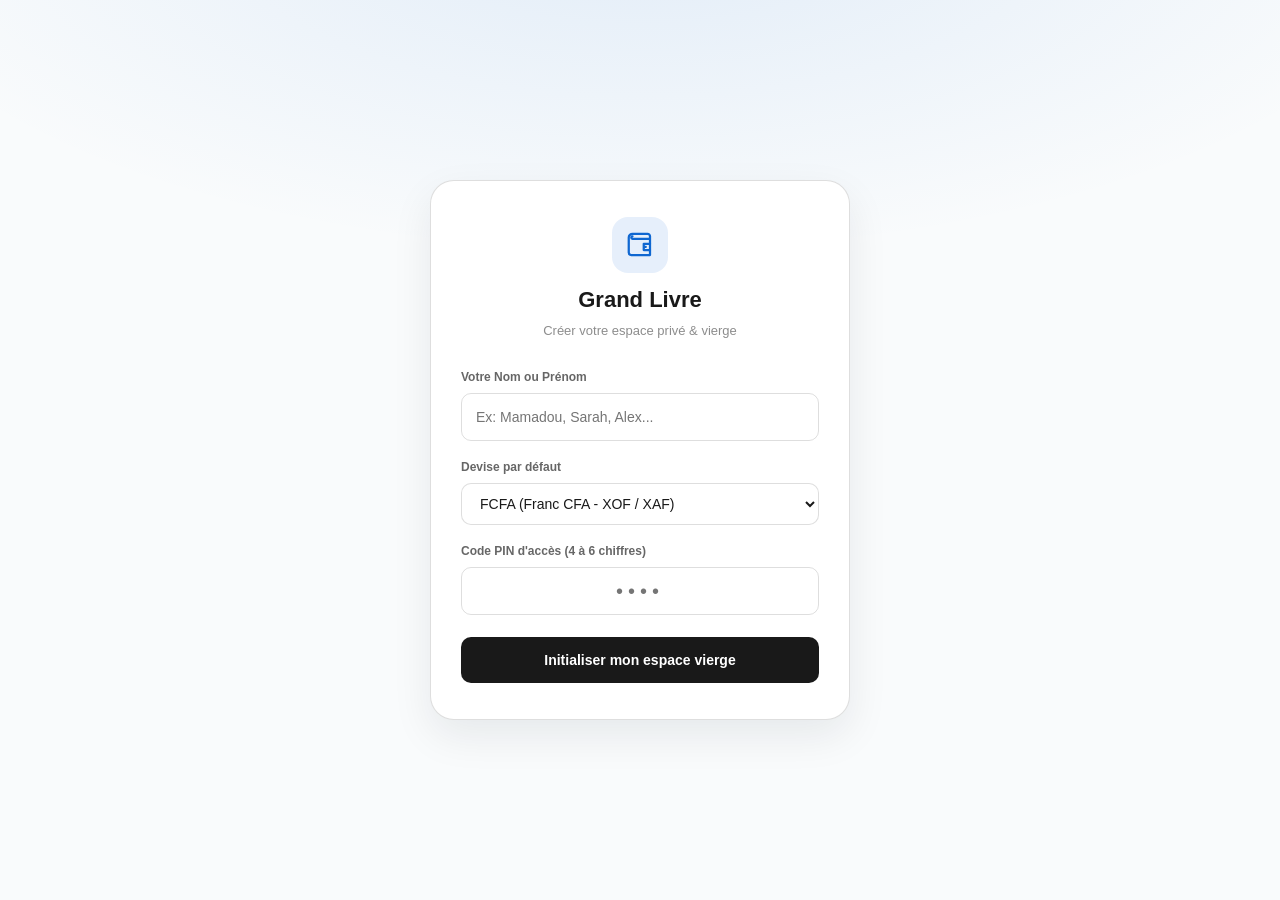
==== apps/budget/index.html @ 76b99eb6 "Initial commit: MySpace App - Grand Livre budget tracker" ====
<!doctype html>
<html lang="fr" data-theme="light">
  <head>
    <meta charset="utf-8" />
    <meta name="viewport" content="width=device-width, initial-scale=1, viewport-fit=cover" />
    <title>Grand Livre · Gestion de budget & finances</title>
    <meta name="description" content="Suivez vos revenus, dépenses, budgets et soldes dans un espace épuré et serein." />
    <meta name="theme-color" content="#f9fbfc" />
    <link rel="preconnect" href="https://fonts.googleapis.com">
    <link rel="preconnect" href="https://fonts.gstatic.com" crossorigin>
    <link href="https://fonts.googleapis.com/css2?family=Inter:wght@400;500;600;700&display=swap" rel="stylesheet">
    <script src="assets/index.js?v=3.0" defer></script>
    <link rel="stylesheet" href="assets/index.css?v=3.0">
  </head>
  <body>
    <div id="root"></div>
  </body>
</html>
---- apps/budget/assets/index.css ----
:root,:root[data-theme=light]{color-scheme:light;--ink: rgba(0, 0, 0, .9);--ink-2: rgba(0, 0, 0, .6);--ink-3: rgba(0, 0, 0, .45);--disabled: rgba(0, 0, 0, .3);--bg: #f9fbfc;--card: #ffffff;--soft: #f5f5f5;--modal: #ffffff;--selected-surface: #ffffff;--line: rgba(0, 0, 0, .13);--hover: rgba(0, 0, 0, .03);--selected: rgba(0, 0, 0, .05);--mask: rgba(0, 0, 0, .4);--toast-bg: #2b2b2b;--white: #ffffff;--blue: #1783ff;--blue-mid: #357af6;--chart-navy: #0f2d55;--chart-mid: #a0d2fb;--blue-light: #e2f1fe;--blue-soft: #ebf2fe;--blue-soft-2: #d7e5fd;--blue-medium: #93b7f9;--blue-deep: #0f4c9e;--kimi-card-light: #e2f1fe;--kimi-card-soft: #ebf2fe;--kimi-card-medium: #93b7f9;--primary-hover: rgba(37, 37, 37, 1);--danger: rgba(0, 0, 0, .9)}:root[data-theme=dark]{color-scheme:dark;--ink: rgba(255, 255, 255, .84);--ink-2: rgba(255, 255, 255, .56);--ink-3: rgba(255, 255, 255, .42);--disabled: rgba(255, 255, 255, .26);--bg: #161717;--card: #121212;--soft: #1f1f1f;--modal: #292929;--selected-surface: #4d4d4d;--line: rgba(255, 255, 255, .12);--hover: rgba(255, 255, 255, .05);--selected: rgba(255, 255, 255, .1);--mask: rgba(0, 0, 0, .6);--toast-bg: #404040;--white: #ffffff;--blue: #1a88ff;--blue-mid: #357af6;--chart-navy: #0f2d55;--chart-mid: #a0d2fb;--blue-light: #e2f1fe;--blue-soft: #1a2a4a;--blue-soft-2: #1c3560;--blue-medium: #2358a5;--blue-deep: #4a91f8;--kimi-card-light: #1a2a4a;--kimi-card-soft: #1a2a4a;--kimi-card-medium: #2358a5;--primary-hover: rgba(255, 255, 255, .848);--danger: rgba(255, 255, 255, .84)}:root{--font: "PingFang SC", -apple-system, BlinkMacSystemFont, "Segoe UI", sans-serif;--type-caption: 400 12px/18px var(--font);--type-body: 400 14px/20px var(--font);--type-control: 500 14px/20px var(--font);--type-input: 400 16px/24px var(--font);--type-section: 500 16px/24px var(--font);--type-title: 600 20px/30px var(--font);--type-number: 600 20px/30px var(--font);--weight-regular: 400;--weight-medium: 500;--weight-strong: 600;--radius-sm: 8px;--radius-md: 10px;--radius-lg: 12px;--radius-xl: 16px;--line-2: var(--line);--on-blue: var(--ink);--on-blue-dim: var(--ink-2);--fast: .2s;--mid: .25s;--ease-out: cubic-bezier(.23,1,.32,1);--sidebar-width: 224px}*{box-sizing:border-box}html,body,#root{height:100%}body{margin:0;background:var(--bg);color:var(--ink);-webkit-font-smoothing:antialiased;-webkit-text-size-adjust:100%;text-size-adjust:100%}h1,h2,h3,p{margin:0}ul,ol{list-style:none;margin:0;padding:0}button,input,select,textarea{color:inherit}button{border:0;background:none;cursor:pointer;padding:0;-webkit-tap-highlight-color:transparent;transition:background .2s ease,color .2s ease}button:disabled{cursor:not-allowed;opacity:.45}input,select,textarea{border:0;background:none;min-width:0;max-width:100%}input:focus,select:focus,textarea:focus{outline:1px solid var(--ink);outline-offset:0}img{display:block;max-width:100%}svg{flex-shrink:0}:focus-visible{outline:2px solid var(--ink);outline-offset:3px}::selection{background:var(--blue-soft-2)}.sr-only{position:absolute;width:1px;height:1px;padding:0;margin:-1px;overflow:hidden;clip:rect(0,0,0,0);white-space:nowrap;border:0}.anum{font-variant-numeric:tabular-nums}@media (prefers-reduced-motion: reduce){*,*:before,*:after{animation-duration:.01ms!important;transition-duration:.01ms!important;scroll-behavior:auto!important}}.appshell,.appframe,.appbody{height:100%;min-height:0}.appbody{display:flex}.appframe{position:relative}.workspace{flex:1;min-width:0;display:flex;flex-direction:column}.appmain{flex:1;min-height:0;overflow:auto;overscroll-behavior:contain}.page-content{max-width:1440px;padding:32px;margin:0 auto}.skip-link{position:fixed;top:-80px;left:16px;z-index:1500;background:var(--card);color:var(--ink);padding:12px}.skip-link:focus{top:8px}.sidebar{width:var(--sidebar-width);flex:none;display:flex;flex-direction:column;background:var(--card);border-right:1px solid var(--line);padding:0 16px;overflow-y:auto}.sidebar-brand{display:flex;align-items:center;gap:12px;min-height:96px;padding:0 8px}.brand-symbol{color:var(--blue);display:flex;align-items:center}.nav-caption{color:var(--ink-3);padding:16px 12px 8px}.sidebar-nav{display:grid;gap:4px}.sidebar-item{min-height:44px;display:flex;align-items:center;gap:12px;border-radius:var(--radius-md);width:100%;text-align:left;padding:8px 12px;color:var(--ink-2)}.sidebar-item span{flex:1}.sidebar-item small{color:var(--ink-3)}.sidebar-item.is-active{background:var(--selected);color:var(--ink)}.sidebar-ledgers{margin-top:24px}.ledger-shortcut{display:flex;align-items:center;gap:12px;width:100%;text-align:left;min-height:40px;padding:8px 12px;color:var(--ink-2);border-radius:var(--radius-sm)}.ledger-shortcut>span:nth-child(2){overflow:hidden;text-overflow:ellipsis;white-space:nowrap}.ledger-dot{width:6px;height:6px;background:var(--line);border-radius:50%;flex:none}.ledger-shortcut.is-active .ledger-dot{background:var(--ink)}.small-label{margin-left:auto;color:var(--ink-3);white-space:nowrap}.sidebar-bottom{margin-top:auto;padding:40px 0 16px}.sidebar-profile{display:flex;align-items:center;gap:12px;padding:20px 8px;border-top:1px solid var(--line);text-align:left}.sidebar-profile img,.topbar-avatar img{width:32px;height:32px;object-fit:cover;border-radius:50%}.sidebar-profile>span{min-width:0;flex:1}.sidebar-profile strong{display:block;overflow:hidden;text-overflow:ellipsis;white-space:nowrap}.sidebar-profile small{color:var(--ink-3)}.topbar{height:64px;min-height:64px;background:var(--card);border-bottom:1px solid var(--line);display:flex;align-items:center;gap:24px;padding:0 32px}.breadcrumb{display:flex;align-items:center;gap:12px;color:var(--ink-3);margin-right:auto;white-space:nowrap}.breadcrumb strong{color:var(--ink-2)}.ledger-switch{display:flex;align-items:center;gap:8px;color:var(--ink-2);max-width:240px;min-height:32px;padding:4px 8px;border-radius:var(--radius-sm)}.ledger-switch span{white-space:nowrap;overflow:hidden;text-overflow:ellipsis}.topbar-avatar{border-radius:50%}.heading-ledger-switch{display:none}.page-heading>h1{flex-shrink:0}.page-heading{display:flex;justify-content:space-between;align-items:center;gap:24px;margin-bottom:24px}.tabbar{display:none}.panel{background:var(--card);border-radius:var(--radius-lg);min-width:0}.primarybtn,.ghostbtn,.minibtn,.dangerbtn{min-height:32px;display:inline-flex;justify-content:center;align-items:center;gap:4px;padding:6px 12px;border-radius:var(--radius-md);white-space:nowrap}.primarybtn,.minibtn,.dangerbtn{background:var(--ink);color:var(--card)}.ghostbtn{border:1px solid var(--line);background:var(--card)}.iconbtn{width:32px;height:32px;display:inline-flex;align-items:center;justify-content:center;border-radius:var(--radius-sm)}.catchip{width:40px;height:40px;border-radius:var(--radius-md);display:inline-flex;align-items:center;justify-content:center;background:var(--soft);flex:none}.catchip.is-large{width:48px;height:48px}.aicon{object-fit:contain;filter:grayscale(1)}:root[data-theme=dark] .aicon{filter:grayscale(1) invert(.9)}.segmented{display:inline-flex;background:var(--selected);padding:2px;border-radius:var(--radius-md);gap:4px;flex:none}.segmented-cell{min-height:28px;min-width:52px;padding:4px 12px;border-radius:var(--radius-sm);color:var(--ink-2)}.segmented-cell.is-active{background:var(--selected-surface);color:var(--ink)}.summary-strip{display:grid;grid-template-columns:minmax(180px,1.3fr) repeat(3,minmax(0,1fr));align-items:center;gap:24px;background:var(--kimi-card-light);padding:24px;border-radius:var(--radius-lg);margin-bottom:24px}:root[data-theme=dark] .summary-strip{background:var(--kimi-card-soft)}.summary-month{display:flex;align-items:center;gap:12px}.summary-symbol{display:flex;flex:none;color:var(--blue)}.summary-month button{display:inline-flex;align-items:center;gap:8px;white-space:nowrap}.summary-month small{display:block;color:var(--ink-2);margin-top:4px}.summary-stat{min-width:0}.summary-stat>span{display:block;color:var(--ink-2);margin-bottom:4px}.summary-stat strong{overflow-wrap:anywhere}.summary-stat strong small{margin-right:4px}.transactions-panel{padding:24px}.transactions-panel .panel-heading{margin-bottom:12px}.transactions-panel .panel-heading .ghostbtn{min-height:32px;padding:6px 8px}.panel-heading{display:flex;justify-content:space-between;align-items:center;gap:16px;margin-bottom:24px}.panel-heading h2{display:flex;gap:8px;align-items:baseline}.panel-heading h2>span{color:var(--ink-3)}.panel-heading p{color:var(--ink-3);margin-top:4px}.transaction-toolbar{display:flex;align-items:center;flex-wrap:wrap;gap:16px;justify-content:space-between}.search-field{display:flex;align-items:center;gap:8px;min-width:0;max-width:240px;width:100%;min-height:32px;border:1px solid var(--line);border-radius:var(--radius-sm);padding:0 8px;color:var(--ink-3)}.search-field:focus-within{border-color:var(--ink)}.search-field input{width:100%;height:30px;outline:none}.transaction-toolbar .segmented-cell{min-height:28px;min-width:44px;padding:4px 10px}.transaction-toolbar .search-field{min-height:36px}.transaction-toolbar .search-field input{height:34px;min-width:0}.transaction-toolbar .search-field>svg{width:16px;height:16px;flex:none}.transaction-toolbar .month-navigation{order:3}.list-meta:empty{display:none}.chart-period-nav{justify-content:center;margin-bottom:24px}.chart-period-label{display:inline-flex;align-items:center;justify-content:center;min-height:32px;padding:4px 8px;white-space:nowrap}.list-meta{display:flex;align-items:center;gap:8px;padding:16px 0;color:var(--ink-2);flex-wrap:wrap}.list-meta>span:last-child{margin-left:auto;color:var(--ink-3)}.month-navigation{display:flex;flex:0 0 100%;align-items:center;justify-content:center;gap:4px}.filter-tag{display:flex;align-items:center;gap:4px;background:var(--selected);border-radius:var(--radius-sm);padding:4px 8px}.table-head,.entryrow{display:grid;grid-template-columns:minmax(0,1fr) 72px 56px minmax(104px,auto) 16px;gap:16px;align-items:center}.table-head{min-height:40px;color:var(--ink-3);border-bottom:1px solid var(--line)}.table-head span:nth-child(4){text-align:right}.daylist{container-type:inline-size}.dayblock-head{display:flex;align-items:center;justify-content:space-between;gap:8px;background:var(--hover);padding:8px;color:var(--ink-3);margin-top:8px;border-radius:4px;white-space:nowrap}.dayblock-head time{flex:none}.day-date-short{display:none}.day-totals{display:flex;justify-content:flex-end;gap:8px;margin-left:auto}@container (max-width: 480px){.has-both .day-date-full{display:none}.has-both .day-date-short{display:inline}}@container (max-width: 340px){.day-date-full{display:none}.day-date-short{display:inline}.has-both .day-weekday{display:none}}.entryrow{width:100%;text-align:left;min-height:72px;padding:12px 0;border-bottom:1px solid var(--hover)}.entryrow-info{display:flex;align-items:center;gap:12px;min-width:0}.entryrow-copy{min-width:0}.entryrow-copy strong{display:block;overflow:hidden;text-overflow:ellipsis;white-space:nowrap}.entryrow-copy small{display:block;color:var(--ink-3);margin-top:4px}.entryrow-category{color:var(--ink-2);overflow:hidden;text-overflow:ellipsis;white-space:nowrap}.type-badge{display:inline-block;color:var(--ink-2);background:var(--soft);border-radius:4px;padding:4px 8px}.type-badge.income{background:var(--blue-soft);color:var(--ink)}.entryrow-amount{text-align:right;white-space:nowrap}.entryrow-amount.income{color:var(--blue-deep)}.entryrow>svg{color:var(--ink-3)}.list-footer{display:flex;justify-content:space-between;align-items:center;gap:12px;padding-top:20px;color:var(--ink-3)}.list-footer button{display:flex;align-items:center;gap:4px;color:var(--ink-2)}.budget-card{padding:24px}.budget-heading{display:flex;justify-content:space-between;align-items:center;gap:8px;margin-bottom:20px}.budget-heading>small{color:var(--ink-3)}.budget-caption{color:var(--ink-3)}.budget-number{display:block;margin-top:8px;overflow-wrap:anywhere}.budget-track{height:6px;border-radius:4px;background:var(--selected);overflow:hidden;margin-top:20px}.budget-track>i{display:block;height:100%;background:var(--blue-mid);border-radius:inherit}.budget-meta{display:flex;justify-content:space-between;gap:8px;color:var(--ink-3);margin-top:8px}.budget-action{display:flex;width:100%;align-items:center;justify-content:space-between;gap:8px;color:var(--ink-2);margin-top:24px;min-height:32px}.ranktrack{height:4px;border-radius:4px;background:var(--selected);overflow:hidden}.ranktrack>i,.rankfill{display:block;height:100%;background:var(--blue-mid);border-radius:inherit}.blank{display:flex;flex-direction:column;align-items:center;gap:12px;padding:48px 16px;text-align:center;color:var(--ink-3)}.blank h3{color:var(--ink-2)}.blank .ghostbtn{margin-top:8px;color:var(--ink)}.analysis-toolbar{display:flex;align-items:center;justify-content:space-between;gap:16px;margin-bottom:20px}.analysis-toolbar p{color:var(--ink-3);margin-top:4px}.periods{display:flex;overflow-x:auto;scrollbar-width:thin;gap:8px;margin-bottom:24px;padding-bottom:8px}.period{flex:none;min-height:32px;padding:4px 16px;color:var(--ink-2);border-radius:var(--radius-sm);white-space:nowrap}.period.is-active{background:var(--selected);color:var(--ink)}.analysis-layout{display:grid;grid-template-columns:minmax(0,1.8fr) minmax(240px,1fr);gap:24px;align-items:start}.analysis-side{display:grid;gap:24px;min-width:0}.chartcard{padding:24px}.chart-summary{display:grid;grid-template-columns:repeat(2,minmax(0,1fr));gap:24px 16px}.chartstat{display:flex;flex-direction:column;gap:4px}.chartstat-cap{color:var(--ink-3)}.chartstat-num{overflow-wrap:anywhere}.linechart{margin-top:32px}.linechart svg{width:100%;display:block;overflow:visible}.linechart-legend{display:flex;justify-content:flex-end;gap:16px;color:var(--ink-2);padding-bottom:16px}.legend-item{display:inline-flex;align-items:center;gap:8px}.legend-line{width:16px;height:2px;display:block;background:var(--blue-mid)}.legend-line.is-expense{background:var(--chart-navy)}:root[data-theme=dark]{--chart-navy: var(--chart-mid)}.linechart-x{fill:var(--ink-3)}.rankcard{padding:24px}.rank-title{margin-bottom:24px}.rank-toggle{display:flex;align-items:center;gap:8px}.rankrow{display:flex;gap:12px;align-items:center;margin-bottom:24px}.rankrow:last-child{margin-bottom:0}.rankrow-main{flex:1;min-width:0}.rankrow-top{display:flex;align-items:center;justify-content:space-between;gap:8px;margin-bottom:8px}.rankrow-pct{display:block;color:var(--ink-3)}.rankrow-amount{font-variant-numeric:tabular-nums}.books-toolbar{display:flex;justify-content:space-between;align-items:center;margin-bottom:16px;color:var(--ink-2)}.books-toolbar>span strong{margin-left:8px;color:var(--ink-3)}.bookslist{display:grid;grid-template-columns:repeat(2,minmax(0,1fr));gap:12px;align-items:start}.bookcard{background:var(--card);border:1px solid var(--line);border-radius:var(--radius-lg);padding:16px;min-width:0}.bookcard.is-active{background:var(--kimi-card-soft);border-color:var(--kimi-card-medium)}.bookcard-main{display:flex;align-items:center;gap:8px;width:100%;min-height:32px;text-align:left}.bookcard-icon{width:32px;height:32px;border-radius:var(--radius-sm)}.bookcard.is-active .bookcard-icon{background:var(--card)}.bookcard-text{min-width:0;flex:1}.bookcard-name{display:flex;align-items:center;gap:8px}.bookcard-label{min-width:0;overflow:hidden;text-overflow:ellipsis;white-space:nowrap}.bookcard-badge,.ledgerpick-badge{font-style:normal;padding:4px 8px;background:var(--card);color:var(--ink-2);border-radius:4px}.bookcard-badge{flex:none;padding:2px 6px}.bookcard-sub{display:grid;gap:2px;min-width:0;color:var(--ink-3)}.bookcard-sub time{white-space:nowrap}.bookcard-balance{display:flex;align-items:baseline;justify-content:space-between;gap:12px;margin:12px 0 8px}.bookcard-balance>span{color:var(--ink-2);flex:none}.bookcard-balance strong{min-width:0;overflow-wrap:anywhere;text-align:right}.bookcard-totals{display:grid;grid-template-columns:repeat(2,minmax(0,1fr));gap:12px}.bookcard-totals>span{display:flex;flex-wrap:wrap;align-items:baseline;gap:2px 6px;color:var(--ink-3)}.bookcard-totals>span:last-child{justify-content:flex-end}.bookcard-totals strong{min-width:0;color:var(--ink-2);overflow-wrap:anywhere}.bookcard-footer{display:flex;align-items:center;justify-content:space-between;gap:8px;border-top:1px solid var(--line);margin-top:12px;padding-top:8px}.bookcard-footer>span:first-child{color:var(--ink-3)}.bookcard-acts{display:flex;flex:none;gap:2px}.bookcard-act{width:32px;height:32px;display:flex;align-items:center;justify-content:center;border-radius:var(--radius-sm);color:var(--ink-2)}.profile-panel{padding:24px;display:flex;align-items:center;gap:20px;margin-bottom:24px}.minehead-avatar{width:64px;height:64px;flex:none;border-radius:50%;overflow:hidden}.minehead-avatar img{width:100%;height:100%;object-fit:cover}.profile-copy{flex:1;min-width:0}.profile-copy h2{overflow-wrap:anywhere}.profile-copy p{color:var(--ink-3);margin-top:4px}.settings-layout{display:grid;grid-template-columns:minmax(0,1.5fr) minmax(240px,1fr);gap:24px;align-items:start}.settings-main{min-width:0;display:grid;gap:24px}.heatcard,.stats-panel,.preferences-panel{padding:24px}.heatcard-head{display:flex;align-items:center;justify-content:space-between;gap:12px}.typesel-wrap{position:relative}.typesel{display:inline-flex;align-items:center;gap:4px;min-height:32px;color:var(--ink-2)}.typesel-menu{position:absolute;top:100%;right:0;background:var(--card);border:1px solid var(--line);border-radius:var(--radius-md);padding:4px;z-index:100;width:max-content}.typesel-item{display:block;padding:8px 12px;width:100%;text-align:left;border-radius:var(--radius-sm)}.typesel-item.is-active{background:var(--selected)}.heat-scroll{overflow-x:auto;margin-top:24px;padding:4px 0}.heatgrid{display:grid;grid-template-rows:repeat(7,16px);grid-auto-flow:column;grid-auto-columns:minmax(12px,1fr);gap:4px;min-width:348px}.heatcell{display:block;height:16px;min-width:12px;border-radius:4px;background:var(--selected)}.heatcell.l1,.heatcell.g1{background:var(--blue-soft-2)}.heatcell.l2,.heatcell.g2{background:var(--blue-medium)}.heatcell.l3,.heatcell.g3{background:var(--blue-mid)}.heatcell.l4,.heatcell.g4{background:var(--blue-deep)}.heat-legend{display:flex;justify-content:flex-end;gap:4px;align-items:center;color:var(--ink-3);margin-top:12px}.heat-legend .heatcell{width:12px;height:12px}.statrow{display:flex;justify-content:space-between;gap:16px;padding:16px 0;border-bottom:1px solid var(--hover)}.statrow:last-child{border:0;padding-bottom:0}.statrow-label{color:var(--ink-2)}.menulist{margin-top:8px}.menurow{display:flex;align-items:center;gap:12px;width:100%;min-height:64px;text-align:left;border-bottom:1px solid var(--hover)}.menurow-label{flex:1}.menurow-icon{color:var(--ink-2);display:flex}.menurow>svg{color:var(--ink-3)}.theme-switch{display:flex;width:44px;height:24px;background:var(--line);padding:2px;border-radius:100px}.theme-switch i{display:block;height:20px;width:20px;border-radius:50%;background:var(--card);transition:transform .2s var(--ease-out)}.theme-switch.is-active{background:var(--ink)}.theme-switch.is-active i{transform:translate(20px)}.sheetmask{position:fixed;top:0;right:0;bottom:0;left:0;z-index:1000;background:var(--mask);display:flex;align-items:center;justify-content:center;padding:24px;animation:fade-in .2s var(--ease-out)}.modalsheet{width:560px;max-width:100%;max-height:calc(100dvh - 48px);background:var(--modal);border-radius:var(--radius-xl);overflow:auto;overscroll-behavior:contain;animation:modal-in .2s var(--ease-out)}@keyframes fade-in{0%{opacity:0}}@keyframes modal-in{0%{opacity:0;transform:scale(.96)}}.sheethead,.monthpick-bar,.record-head,.picker-head,.catpage-head{display:flex;align-items:center;justify-content:space-between;gap:12px;min-height:72px;padding:16px 24px;background:var(--modal);position:sticky;top:0;z-index:10;border-bottom:1px solid var(--line)}.picker-cancel,.monthpick-btn{padding:8px;min-height:32px;border-radius:var(--radius-sm);color:var(--ink-2)}.monthpick-btn.is-strong{color:var(--ink)}.formmodal-body{padding:24px;display:flex;flex-direction:column;gap:16px}.forminput,.profileform-input,.record-note,.record-date{min-width:0;min-height:44px;border:1px solid var(--line);background:var(--card);border-radius:var(--radius-lg);padding:10px 12px}.profileform{display:flex;align-items:center;gap:12px;padding:24px}.profileform-input{flex:1}.profileform .primarybtn{min-height:44px}.booksheet-hint{padding:0 24px 24px;color:var(--ink-2)}.sheetaction{display:flex;align-items:center;justify-content:center;gap:8px;margin:0 24px 24px auto;padding:8px 16px;min-height:44px;background:var(--ink);color:var(--card);border-radius:var(--radius-lg)}.ledgerpick-list{padding:12px}.ledgerpick-row{width:100%;display:flex;align-items:center;gap:12px;text-align:left;padding:16px 12px;border-radius:var(--radius-md)}.ledgerpick-row.is-active{background:var(--selected)}.ledgerpick-name{flex:1;overflow-wrap:anywhere}.ledgerpick-sub{color:var(--ink-3)}.pickpage{display:flex;flex-direction:column;max-height:calc(100dvh - 48px)}.picker-tabs,.catpage-toggle{display:flex;gap:4px;padding:4px;background:var(--selected);border-radius:var(--radius-md)}.picker-tab,.catpage-togglebtn{min-height:32px;padding:4px 20px;border-radius:var(--radius-sm)}.picker-tab.is-active,.catpage-togglebtn.is-active{background:var(--selected-surface)}.picker-grid{display:grid;grid-template-columns:repeat(4,minmax(0,1fr));gap:12px;padding:24px;overflow:auto}.pickercell{display:flex;flex-direction:column;align-items:center;gap:8px;min-height:88px;border-radius:var(--radius-lg);padding:8px}.pickercell-name{color:var(--ink-2)}.record-cat{flex:1}.record-del{width:32px;height:32px;border-radius:var(--radius-sm);display:flex;align-items:center;justify-content:center}.record-amount{padding:24px;text-align:right;min-height:80px}.record-err{display:block}.record-fields{display:flex;gap:12px;padding:0 24px 24px}.record-note{flex:1}.record-date{width:152px}.keypad{display:grid;grid-template-columns:repeat(4,minmax(0,1fr));gap:8px;padding:0 24px 24px}.key{min-height:56px;border-radius:var(--radius-md);background:var(--soft)}.key-done{grid-column:4;grid-row:1 / span 4;background:var(--ink);color:var(--card)}.monthpick-cols{display:flex;height:264px}.wheel{flex:1;position:relative;overflow:hidden}.wheel-highlight{position:absolute;left:16px;right:16px;top:50%;height:44px;transform:translateY(-50%);background:var(--selected);border-radius:var(--radius-sm);pointer-events:none}.wheel-scroll{position:relative;height:100%;overflow-y:auto;scroll-snap-type:y mandatory;scrollbar-width:none}.wheel-scroll::-webkit-scrollbar{display:none}.wheel-pad{height:110px}.wheel-item{width:100%;height:44px;display:flex;align-items:center;justify-content:center;scroll-snap-align:center;color:var(--ink-3)}.wheel-item.is-active{color:var(--ink)}.catpage{display:flex;flex-direction:column;max-height:calc(100dvh - 48px)}.catpage-back{display:flex;align-items:center;gap:4px;min-height:32px}.homehead-spacer{width:56px}.catpage-togglewrap{display:flex;justify-content:center;padding:16px 24px}.catpage-list{overflow-y:auto;padding:0 24px;flex:1;min-height:0}.catrow{display:flex;align-items:center;gap:12px;min-height:64px;border-bottom:1px solid var(--hover)}.catrow-minus,.catrow-gear{display:flex;align-items:center;justify-content:center;width:32px;height:32px;border-radius:var(--radius-sm)}.catrow-minus{background:var(--selected)}.catrow-name,.catrow-rename{flex:1;min-width:0}.catrow-rename{padding:8px;border-radius:var(--radius-sm);background:var(--soft)}.catrow-drag{display:none}.minitag{color:var(--ink-3)}.catpage-add{padding:16px 24px;border-top:1px solid var(--line)}.catpage-addbtn{display:flex;align-items:center;justify-content:center;gap:8px;min-height:44px;width:100%;background:var(--ink);color:var(--card);border-radius:var(--radius-lg)}.catpage-addform{display:flex;gap:12px}.catpage-addform input{flex:1}.toaststack{position:fixed;z-index:1500;bottom:32px;left:50%;transform:translate(-50%);width:max-content;max-width:calc(100% - 32px);display:grid;gap:8px;pointer-events:none}.toast{background:var(--toast-bg);color:var(--white);padding:12px 20px;border-radius:var(--radius-md);pointer-events:auto;animation:fade-in .3s var(--ease-out)}.statewrap{min-height:60vh;display:flex;align-items:center;justify-content:center}.errorbox{display:flex;flex-direction:column;align-items:center;gap:16px;color:var(--ink-2)}.loading-state{display:grid;gap:24px;color:var(--ink-3)}.skeleton{background:var(--selected);border-radius:var(--radius-lg)}.summary-skeleton{height:112px}.list-skeleton{height:400px}.offline-banner{background:var(--selected);padding:12px 16px;margin-bottom:24px;border-radius:var(--radius-md)}.offline-banner button{margin-left:16px;text-decoration:underline}@media (hover: hover){.sidebar-item:hover,.ledger-shortcut:hover,.entryrow:hover,.bookcard-act:hover,.iconbtn:hover,.picker-cancel:hover,.period:hover,.pickercell:hover,.ledgerpick-row:hover,.catrow-gear:hover{background:var(--hover)}.primarybtn:hover:not(:disabled),.minibtn:hover:not(:disabled),.key-done:hover:not(:disabled){background:var(--primary-hover)}.ghostbtn:hover:not(:disabled),.menurow:hover,.key:not(.key-done):hover{background:var(--selected)}.budget-action:hover,.list-footer button:hover{color:var(--ink)}}@media (max-width: 1023px){.sidebar{display:none}.page-content{padding:24px}.topbar,.desktop-add{display:none}.page-heading{gap:12px}.heading-ledger-switch{display:flex;justify-content:flex-end;min-width:0;max-width:220px;flex:1;margin-left:auto}.heading-ledger-switch .ledger-switch{min-width:0;max-width:100%;min-height:44px}.appmain{padding-bottom:calc(84px + env(safe-area-inset-bottom,0px))}.tabbar{display:grid;grid-template-columns:repeat(5,minmax(0,1fr));position:fixed;z-index:50;bottom:0;left:0;right:0;background:var(--card);border-top:1px solid var(--line);padding:8px 16px calc(8px + env(safe-area-inset-bottom,0px))}.tabbar-btn,.tabbar-add{display:flex;flex-direction:column;align-items:center;justify-content:center;gap:4px;min-height:52px;color:var(--ink-3)}.tabbar-btn.is-active{color:var(--ink)}.tabbar-btn.is-active>svg{background:var(--selected);border-radius:4px}.tabbar-add>span{width:44px;height:32px;border-radius:var(--radius-md);background:var(--ink);color:var(--card);display:flex;align-items:center;justify-content:center}.tabbar-add small{color:var(--ink-2)}.analysis-layout{grid-template-columns:minmax(0,1fr)}.ranklist{display:grid;grid-template-columns:repeat(2,minmax(0,1fr));column-gap:24px}.settings-layout{grid-template-columns:minmax(0,1fr)}.toaststack{bottom:calc(96px + env(safe-area-inset-bottom,0px))}}@media (max-width: 639px){.breadcrumb{gap:4px}.breadcrumb>strong,.breadcrumb>svg{display:none}.breadcrumb strong{color:var(--ink)}.ledger-switch{max-width:176px;min-height:44px}.topbar-avatar{display:none}.page-content{padding:24px 16px}.page-heading{margin-bottom:24px}.desktop-add{display:none}.summary-strip{grid-template-columns:repeat(3,minmax(0,1fr));gap:12px 4px;padding:16px}.summary-month{grid-column:1/-1;padding-bottom:12px;border-bottom:1px solid var(--line)}.summary-month-copy{display:flex;flex:1;align-items:center;justify-content:space-between;gap:12px;min-width:0}.summary-month small{margin-top:0;white-space:nowrap}.summary-stat strong{display:block;white-space:nowrap}.summary-stat strong small{margin-right:2px}.summary-stat:nth-child(3){text-align:center}.summary-stat:last-child{text-align:right}.summary-month button{min-height:32px}.transactions-panel{padding:16px}.panel-heading{gap:8px;margin-bottom:16px}.panel-heading p{display:none}.panel-heading .ghostbtn{min-height:44px;padding:8px}.transaction-toolbar{gap:8px}.transaction-toolbar .month-navigation{order:0;flex:1 1 auto;justify-content:flex-end}.segmented{align-self:flex-start}.segmented-cell{min-height:44px}.transaction-toolbar .search-field{position:fixed;left:16px;right:16px;bottom:calc(84px + env(safe-area-inset-bottom,0px));z-index:40;width:auto;max-width:none;min-height:44px;background:var(--card);box-shadow:0 8px 24px #12110f1a}.search-field input{height:42px}.chart-period-label{min-height:44px}.home{padding-bottom:56px}.toaststack{bottom:calc(148px + env(safe-area-inset-bottom,0px))}.list-meta{padding:8px 0}.list-meta>span:last-child{display:none}.month-navigation .iconbtn{width:44px;height:44px}.month-navigation>button:not(.iconbtn){min-height:44px}.table-head{display:none}.entryrow{grid-template-columns:minmax(0,1fr) auto;gap:8px;min-height:76px}.entryrow-category,.entryrow-type,.entryrow>svg{display:none}.entryrow-info{gap:8px}.entryrow .catchip{width:32px;height:32px;border-radius:var(--radius-sm)}.entryrow .catchip img{width:20px;height:20px}.list-footer{gap:8px}.list-footer button,.budget-action{min-height:44px}.analysis-toolbar{flex-direction:column;align-items:flex-start}.period{min-height:44px}.chartcard,.rankcard,.budget-card{padding:20px 16px}.ranklist{display:block}.chart-summary{gap:24px 12px}.linechart{margin-top:24px}.linechart svg{min-height:200px}.bookslist{grid-template-columns:minmax(0,1fr)}.books-toolbar .primarybtn{min-height:44px}.profile-panel{padding:20px 16px;gap:12px}.profile-copy{min-width:0}.profile-panel>.ghostbtn{min-height:44px}.heatcard,.stats-panel,.preferences-panel{padding:20px 16px}.typesel{min-height:44px}.sheetmask{padding:0;align-items:flex-end}.modalsheet{width:100%;max-height:calc(100dvh - 16px);border-radius:16px 16px 0 0;padding-bottom:env(safe-area-inset-bottom,0px)}.pickpage,.catpage{max-height:calc(100dvh - 32px - env(safe-area-inset-bottom,0px))}.sheethead,.monthpick-bar,.record-head,.picker-head,.catpage-head{min-height:64px;padding:12px 16px}.picker-grid{padding:16px;gap:8px}.picker-tab,.catpage-togglebtn,.picker-cancel,.monthpick-btn,.record-del,.catpage-back{min-height:44px}.record-del{width:44px}.record-fields{flex-direction:column;padding:0 16px 16px}.record-note,.record-date{width:100%}.record-amount{padding:20px 16px}.keypad{padding:0 16px 16px}.key{min-height:52px}.profileform{padding:24px 16px}.catrow-minus,.catrow-gear{width:44px;height:44px}.catpage-list,.catpage-add{padding-left:16px;padding-right:16px}}.modalsheet:focus{outline:none}.record-amount{display:flex;align-items:center;flex-wrap:wrap;gap:8px}.amount-input{width:0;flex:1;text-align:right;padding:8px;border-radius:var(--radius-sm)}.amount-currency{color:var(--ink-3)}.record-err{flex:0 0 100%}@media (max-width: 639px){.amount-input{min-height:44px}}@media (max-width: 639px){.summary-strip.has-large-values{grid-template-columns:minmax(0,1fr)}.has-large-values .summary-stat{display:flex;align-items:baseline;justify-content:space-between;gap:12px}.has-large-values .summary-stat strong{white-space:nowrap}}.entryrow-copy .entryrow-mobile-meta{display:none}.heat-period{margin-right:auto}.heat-scroll{margin-top:20px}.preferences-panel>h2{margin-bottom:16px}.analysis-toolbar{min-height:44px}@media (max-width: 639px){.entryrow-copy .entryrow-mobile-meta{display:block}.analysis-toolbar{flex-direction:row;align-items:center}}.appshell[data-page=detail],.appshell[data-page=ledger]{--blue: #0f67d1;--blue-mid: #2c70c8;--blue-light: #c9e2fa;--blue-soft: #d3e7fa;--blue-soft-2: #bdd9f5;--blue-medium: #6c9bd6;--blue-deep: #08458f;--kimi-card-light: #c9e2fa;--kimi-card-soft: #d3e7fa;--kimi-card-medium: #6c9bd6}:root[data-theme=dark] .appshell[data-page=detail],:root[data-theme=dark] .appshell[data-page=ledger]{--blue: #4a96f5;--blue-mid: #3b83dd;--blue-light: #18365d;--blue-soft: #1c3d6b;--blue-soft-2: #244d80;--blue-medium: #3d72b5;--blue-deep: #8fbeff;--kimi-card-light: #18365d;--kimi-card-soft: #1c3d6b;--kimi-card-medium: #3d72b5}body{font:var(--type-body)}button,input,select,textarea{font:inherit}small{font:var(--type-caption)}strong,b{font-weight:var(--weight-medium)}h1,.sidebar-brand{font:var(--type-title)}.budget-number,.chartstat-num,.bookcard-balance strong,.record-amount,.amount-input{font:var(--type-number)}h2,.rank-toggle,.bookcard-name,.sheethead-title,.monthpick-title,.record-cat,.catpage-title{font:var(--type-section)}.summary-stat strong{font:var(--type-section);font-weight:var(--weight-strong)}h3,.primarybtn,.ghostbtn,.minibtn,.dangerbtn,.sidebar-item,.sidebar-profile strong,.summary-month button,.entryrow-copy strong,.entryrow-amount,.statrow-value,.bookcard-totals strong,.monthpick-btn.is-strong,.key-done{font:var(--type-control)}.ledger-switch,.ledger-shortcut,.entryrow-category,.budget-action,.rankrow-name,.rankrow-amount,.typesel,.pickercell-name,.toast{font:var(--type-body)}.nav-caption,.small-label,.sidebar-item small,.breadcrumb,.summary-month small,.summary-stat>span,.panel-heading h2>span,.list-meta,.table-head,.dayblock-head,.entryrow-mobile-meta,.type-badge,.list-footer,.budget-heading>small,.budget-caption,.budget-meta,.chartstat-cap,.linechart-legend,.linechart-x,.rankrow-pct,.books-toolbar>span strong,.bookcard-badge,.ledgerpick-badge,.bookcard-sub,.bookcard-balance>span,.bookcard-totals>span,.heat-legend,.booksheet-hint,.ledgerpick-sub,.record-err,.minitag,.tabbar-btn,.tabbar-add,.tabbar-add small,.blank p{font:var(--type-caption)}input,select,textarea,.search-field input{font:var(--type-input)}.amount-input{font:var(--type-number)}.key:not(.key-done){font:var(--type-section)}.amount-currency{font:var(--type-input)}.summary-stat strong small{font:inherit;font-weight:var(--weight-regular)}.transaction-toolbar .segmented-cell,.transactions-panel .panel-heading .ghostbtn{font:var(--type-caption);font-weight:var(--weight-medium)}.transaction-toolbar .search-field input::placeholder{font:var(--type-body)}.sidebar-item.is-active,.period.is-active,.wheel-item.is-active{font-weight:var(--weight-medium)}.breadcrumb strong{font-weight:var(--weight-regular)}


/* SAVINGS & BUDGET ALERTS */
.budget-savings-wrap{display:flex;flex-direction:column;gap:16px}
.budget-card.is-warning .budget-number{color:#d97706}
.budget-card.is-warning .budget-caption{color:#d97706;font-weight:600}
.budget-card.is-danger .budget-number{color:#ef4444}
.budget-card.is-danger .budget-caption{color:#ef4444;font-weight:600}
.savings-card{padding:24px}
.savings-heading{display:flex;justify-content:space-between;align-items:center;gap:8px;margin-bottom:8px}
.savings-badge{font-size:12px;font-weight:600;padding:4px 9px;border-radius:14px;letter-spacing:.02em}
.savings-badge.is-good{background:rgba(16,185,129,.12);color:#059669}
.savings-badge.is-medium{background:rgba(217,119,6,.12);color:#d97706}
.savings-badge.is-bad{background:rgba(239,68,68,.12);color:#dc2626}
.savings-metrics{display:grid;grid-template-columns:1fr 1fr;gap:10px;margin-top:14px}
.savings-stat{background:var(--selected,rgba(15,23,42,.03));padding:12px 14px;border-radius:10px}
.savings-stat-label{font-size:11px;color:var(--ink-3);text-transform:uppercase;letter-spacing:.05em;display:block}
.savings-stat-val{font-size:16px;font-weight:600;margin-top:4px;display:block}
.savings-advice{font-size:12px;color:var(--ink-2);margin-top:14px;line-height:1.45;background:var(--surface,#fff);padding:10px 12px;border-radius:8px;border:1px solid var(--line,rgba(15,23,42,.08))}


/* 5 FEATURES STYLES */
.search-filter-container input:focus,
.search-filter-container select:focus {
  border-color: var(--blue-mid, #0f67d1) !important;
  box-shadow: 0 0 0 3px rgba(15, 103, 209, 0.12);
}

.donut-chart-wrap {
  box-shadow: 0 1px 3px rgba(15, 23, 42, 0.04);
}

.savings-goals-card {
  box-shadow: 0 1px 3px rgba(15, 23, 42, 0.04);
}

.currency-row select:focus {
  border-color: var(--blue-mid, #0f67d1);
}

@media (max-width: 640px) {
  .search-filter-container {
    flex-direction: column;
    align-items: stretch;
  }
}
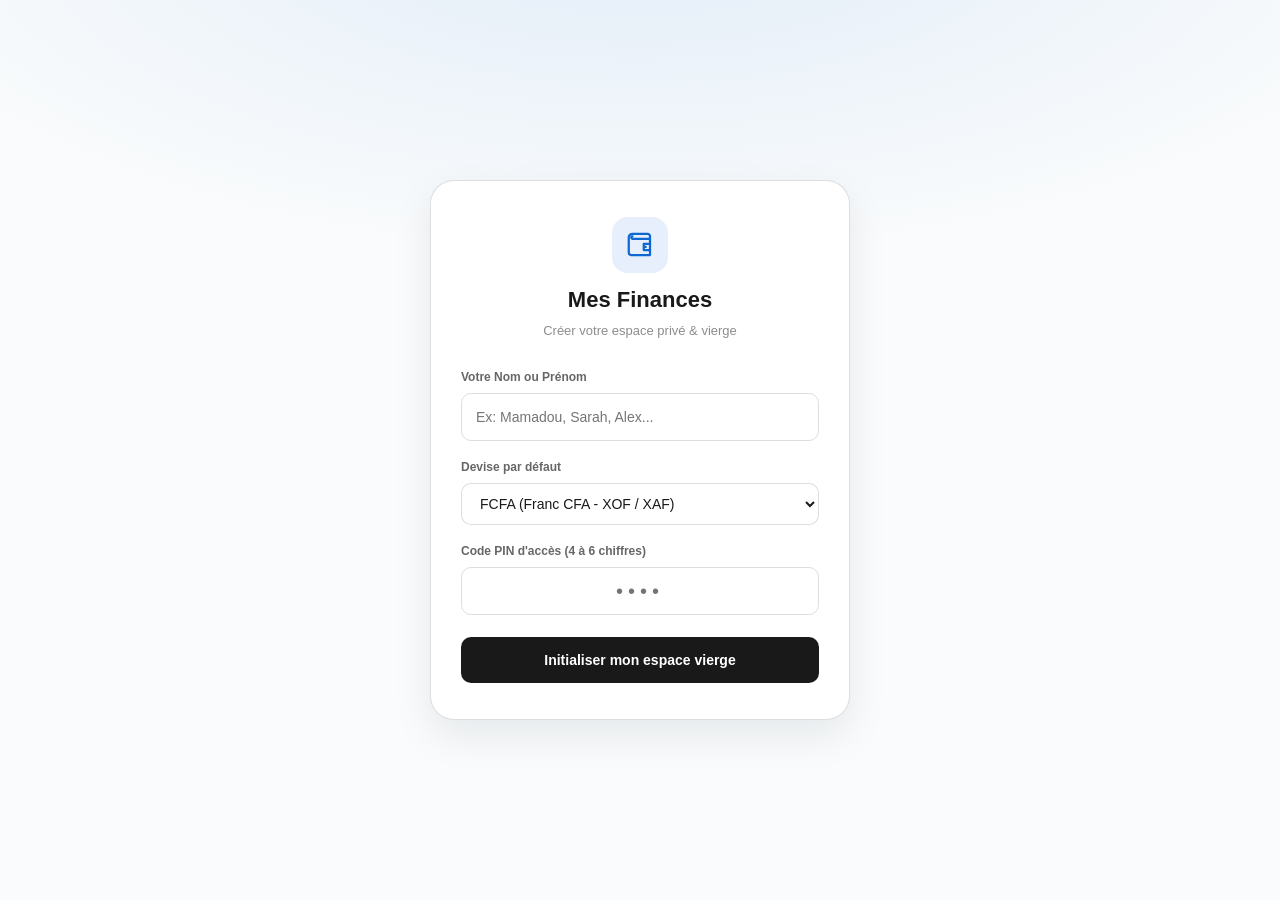
==== commit 86095a26: "Renommage en Mes Finances, ajout site vitrine avec onboarding personnalise et formulaire complet" ====
--- a/apps/budget/index.html
+++ b/apps/budget/index.html
@@ -3,7 +3,7 @@
   <head>
     <meta charset="utf-8" />
     <meta name="viewport" content="width=device-width, initial-scale=1, viewport-fit=cover" />
-    <title>Grand Livre · Gestion de budget & finances</title>
+    <title>Mes Finances · Gestion de budget & finances</title>
     <meta name="description" content="Suivez vos revenus, dépenses, budgets et soldes dans un espace épuré et serein." />
     <meta name="theme-color" content="#f9fbfc" />
     <link rel="preconnect" href="https://fonts.googleapis.com">
